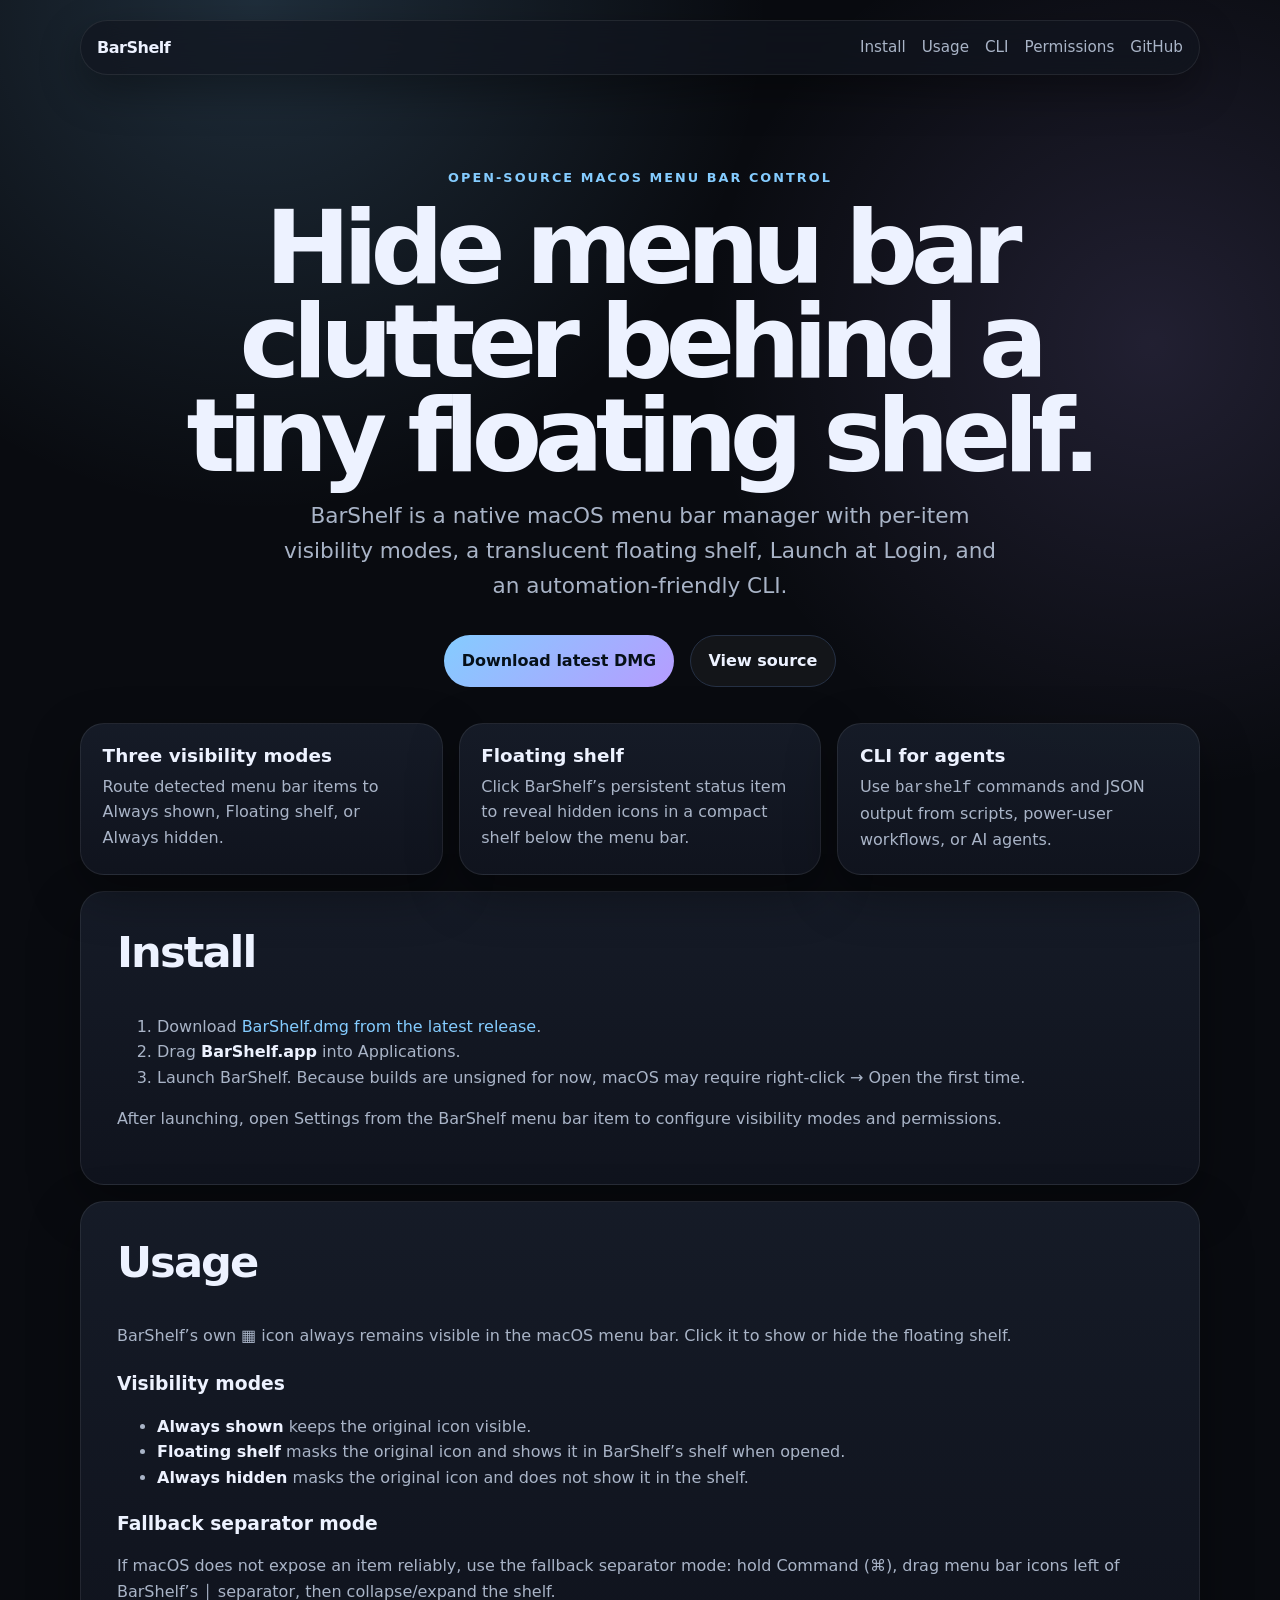
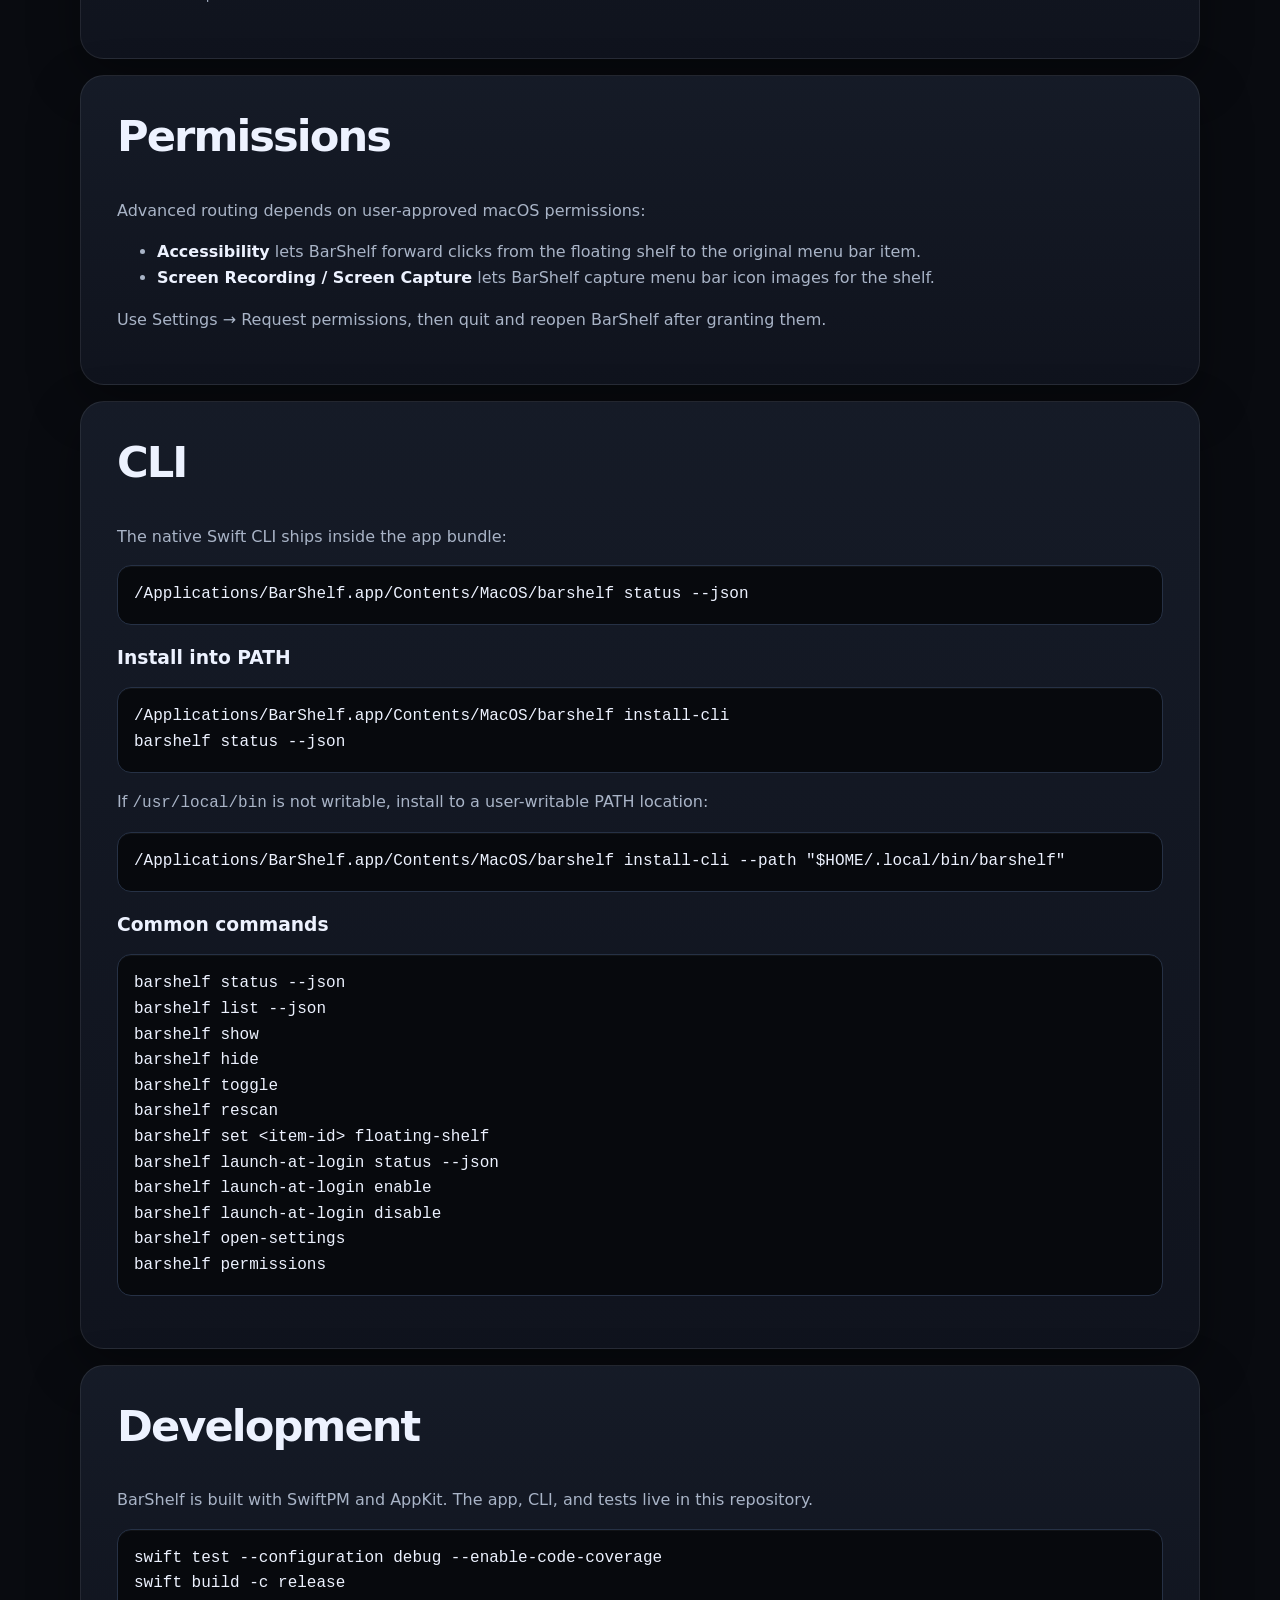
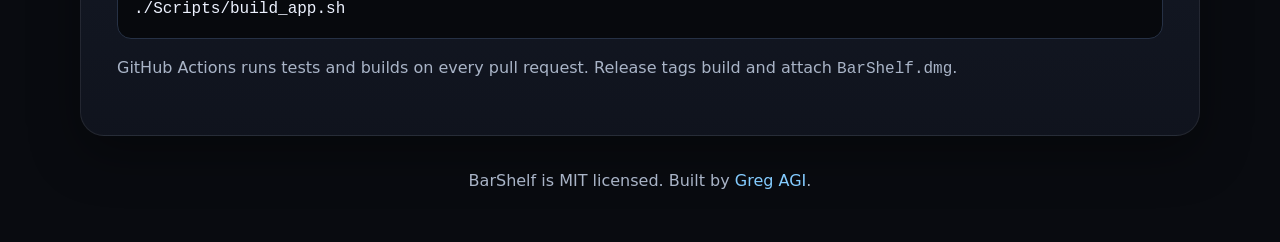
==== docs/index.html @ ca7c7863 "Add GitHub Pages documentation site" ====
<!doctype html>
<html lang="en">
<head>
  <meta charset="utf-8">
  <meta name="viewport" content="width=device-width, initial-scale=1">
  <title>BarShelf Docs</title>
  <meta name="description" content="Documentation for BarShelf, an open-source macOS menu bar manager with a floating shelf and CLI.">
  <link rel="stylesheet" href="assets/styles.css">
</head>
<body>
  <header class="hero">
    <nav class="nav" aria-label="Primary navigation">
      <a class="brand" href="./">BarShelf</a>
      <div class="links">
        <a href="#install">Install</a>
        <a href="#usage">Usage</a>
        <a href="#cli">CLI</a>
        <a href="#permissions">Permissions</a>
        <a href="https://github.com/gregagi/barshelf">GitHub</a>
      </div>
    </nav>
    <section class="hero-content">
      <p class="eyebrow">Open-source macOS menu bar control</p>
      <h1>Hide menu bar clutter behind a tiny floating shelf.</h1>
      <p class="lede">BarShelf is a native macOS menu bar manager with per-item visibility modes, a translucent floating shelf, Launch at Login, and an automation-friendly CLI.</p>
      <div class="actions">
        <a class="button primary" href="https://github.com/gregagi/barshelf/releases/latest">Download latest DMG</a>
        <a class="button secondary" href="https://github.com/gregagi/barshelf">View source</a>
      </div>
    </section>
  </header>

  <main>
    <section class="cards" aria-label="Highlights">
      <article>
        <h2>Three visibility modes</h2>
        <p>Route detected menu bar items to Always shown, Floating shelf, or Always hidden.</p>
      </article>
      <article>
        <h2>Floating shelf</h2>
        <p>Click BarShelf’s persistent status item to reveal hidden icons in a compact shelf below the menu bar.</p>
      </article>
      <article>
        <h2>CLI for agents</h2>
        <p>Use <code>barshelf</code> commands and JSON output from scripts, power-user workflows, or AI agents.</p>
      </article>
    </section>

    <section id="install" class="section">
      <h2>Install</h2>
      <ol>
        <li>Download <a href="https://github.com/gregagi/barshelf/releases/latest">BarShelf.dmg from the latest release</a>.</li>
        <li>Drag <strong>BarShelf.app</strong> into Applications.</li>
        <li>Launch BarShelf. Because builds are unsigned for now, macOS may require right-click → Open the first time.</li>
      </ol>
      <p>After launching, open Settings from the BarShelf menu bar item to configure visibility modes and permissions.</p>
    </section>

    <section id="usage" class="section">
      <h2>Usage</h2>
      <p>BarShelf’s own <code>▦</code> icon always remains visible in the macOS menu bar. Click it to show or hide the floating shelf.</p>
      <h3>Visibility modes</h3>
      <ul>
        <li><strong>Always shown</strong> keeps the original icon visible.</li>
        <li><strong>Floating shelf</strong> masks the original icon and shows it in BarShelf’s shelf when opened.</li>
        <li><strong>Always hidden</strong> masks the original icon and does not show it in the shelf.</li>
      </ul>
      <h3>Fallback separator mode</h3>
      <p>If macOS does not expose an item reliably, use the fallback separator mode: hold Command (⌘), drag menu bar icons left of BarShelf’s <code>│</code> separator, then collapse/expand the shelf.</p>
    </section>

    <section id="permissions" class="section">
      <h2>Permissions</h2>
      <p>Advanced routing depends on user-approved macOS permissions:</p>
      <ul>
        <li><strong>Accessibility</strong> lets BarShelf forward clicks from the floating shelf to the original menu bar item.</li>
        <li><strong>Screen Recording / Screen Capture</strong> lets BarShelf capture menu bar icon images for the shelf.</li>
      </ul>
      <p>Use Settings → Request permissions, then quit and reopen BarShelf after granting them.</p>
    </section>

    <section id="cli" class="section">
      <h2>CLI</h2>
      <p>The native Swift CLI ships inside the app bundle:</p>
      <pre><code>/Applications/BarShelf.app/Contents/MacOS/barshelf status --json</code></pre>
      <h3>Install into PATH</h3>
      <pre><code>/Applications/BarShelf.app/Contents/MacOS/barshelf install-cli
barshelf status --json</code></pre>
      <p>If <code>/usr/local/bin</code> is not writable, install to a user-writable PATH location:</p>
      <pre><code>/Applications/BarShelf.app/Contents/MacOS/barshelf install-cli --path "$HOME/.local/bin/barshelf"</code></pre>
      <h3>Common commands</h3>
      <pre><code>barshelf status --json
barshelf list --json
barshelf show
barshelf hide
barshelf toggle
barshelf rescan
barshelf set &lt;item-id&gt; floating-shelf
barshelf launch-at-login status --json
barshelf launch-at-login enable
barshelf launch-at-login disable
barshelf open-settings
barshelf permissions</code></pre>
    </section>

    <section id="development" class="section">
      <h2>Development</h2>
      <p>BarShelf is built with SwiftPM and AppKit. The app, CLI, and tests live in this repository.</p>
      <pre><code>swift test --configuration debug --enable-code-coverage
swift build -c release
./Scripts/build_app.sh</code></pre>
      <p>GitHub Actions runs tests and builds on every pull request. Release tags build and attach <code>BarShelf.dmg</code>.</p>
    </section>
  </main>

  <footer>
    <p>BarShelf is MIT licensed. Built by <a href="https://github.com/gregagi">Greg AGI</a>.</p>
  </footer>
</body>
</html>
---- docs/assets/styles.css ----
:root {
  color-scheme: dark;
  --bg: #090b10;
  --panel: #11151f;
  --panel-2: #171d29;
  --text: #edf2ff;
  --muted: #a9b4c7;
  --line: #263145;
  --accent: #84ccff;
  --accent-2: #b69cff;
  --shadow: rgba(0, 0, 0, 0.35);
}

* { box-sizing: border-box; }

html { scroll-behavior: smooth; }

body {
  margin: 0;
  font-family: Inter, ui-sans-serif, system-ui, -apple-system, BlinkMacSystemFont, "Segoe UI", sans-serif;
  background:
    radial-gradient(circle at 20% 0%, rgba(132, 204, 255, 0.18), transparent 32rem),
    radial-gradient(circle at 90% 10%, rgba(182, 156, 255, 0.14), transparent 28rem),
    var(--bg);
  color: var(--text);
  line-height: 1.6;
}

a { color: var(--accent); text-decoration: none; }
a:hover { text-decoration: underline; }

code, pre {
  font-family: ui-monospace, SFMono-Regular, Menlo, Monaco, Consolas, "Liberation Mono", monospace;
}

pre {
  overflow-x: auto;
  padding: 1rem;
  border: 1px solid var(--line);
  border-radius: 14px;
  background: #07090d;
  box-shadow: inset 0 1px 0 rgba(255, 255, 255, 0.04);
}

.hero {
  min-height: 78vh;
  padding: 1.25rem;
  display: flex;
  flex-direction: column;
}

.nav {
  width: min(1120px, 100%);
  margin: 0 auto;
  display: flex;
  justify-content: space-between;
  align-items: center;
  gap: 1rem;
  padding: 0.85rem 1rem;
  border: 1px solid rgba(255, 255, 255, 0.08);
  border-radius: 999px;
  background: rgba(17, 21, 31, 0.72);
  backdrop-filter: blur(20px);
  box-shadow: 0 16px 40px var(--shadow);
}

.brand {
  color: var(--text);
  font-weight: 800;
  letter-spacing: -0.03em;
}

.links {
  display: flex;
  gap: 1rem;
  flex-wrap: wrap;
  justify-content: flex-end;
  font-size: 0.95rem;
}

.links a { color: var(--muted); }

.hero-content {
  width: min(980px, 100%);
  margin: auto;
  padding: 5rem 0 4rem;
  text-align: center;
}

.eyebrow {
  color: var(--accent);
  text-transform: uppercase;
  letter-spacing: 0.16em;
  font-size: 0.8rem;
  font-weight: 700;
}

h1 {
  margin: 0.5rem 0 1rem;
  font-size: clamp(3rem, 8vw, 6.5rem);
  line-height: 0.92;
  letter-spacing: -0.075em;
}

.lede {
  margin: 0 auto;
  max-width: 720px;
  color: var(--muted);
  font-size: clamp(1.1rem, 2vw, 1.35rem);
}

.actions {
  margin-top: 2rem;
  display: flex;
  justify-content: center;
  gap: 1rem;
  flex-wrap: wrap;
}

.button {
  display: inline-flex;
  align-items: center;
  justify-content: center;
  min-height: 46px;
  padding: 0.75rem 1.1rem;
  border-radius: 999px;
  font-weight: 700;
  border: 1px solid var(--line);
}

.button.primary {
  background: linear-gradient(135deg, var(--accent), var(--accent-2));
  color: #061018;
  border: none;
}

.button.secondary {
  color: var(--text);
  background: rgba(255, 255, 255, 0.04);
}

main {
  width: min(1120px, calc(100% - 2rem));
  margin: 0 auto;
}

.cards {
  display: grid;
  grid-template-columns: repeat(3, minmax(0, 1fr));
  gap: 1rem;
  margin-top: -3rem;
}

.cards article, .section {
  border: 1px solid rgba(255, 255, 255, 0.08);
  background: linear-gradient(180deg, rgba(23, 29, 41, 0.92), rgba(17, 21, 31, 0.92));
  border-radius: 24px;
  box-shadow: 0 18px 50px var(--shadow);
}

.cards article { padding: 1.35rem; }

.cards h2, .section h2, .section h3 { line-height: 1.15; }
.cards h2 { margin: 0 0 0.45rem; font-size: 1.15rem; }
.cards p { margin: 0; color: var(--muted); }

.section {
  margin: 1rem 0;
  padding: clamp(1.25rem, 4vw, 2.25rem);
}

.section h2 {
  margin-top: 0;
  font-size: clamp(1.8rem, 4vw, 2.7rem);
  letter-spacing: -0.045em;
}

.section h3 { margin-top: 1.4rem; }
.section p, .section li { color: var(--muted); }
.section strong { color: var(--text); }

footer {
  width: min(1120px, calc(100% - 2rem));
  margin: 2rem auto 3rem;
  color: var(--muted);
  text-align: center;
}

@media (max-width: 760px) {
  .nav { align-items: flex-start; border-radius: 24px; flex-direction: column; }
  .links { justify-content: flex-start; }
  .hero-content { text-align: left; }
  .actions { justify-content: flex-start; }
  .cards { grid-template-columns: 1fr; margin-top: 0; }
}
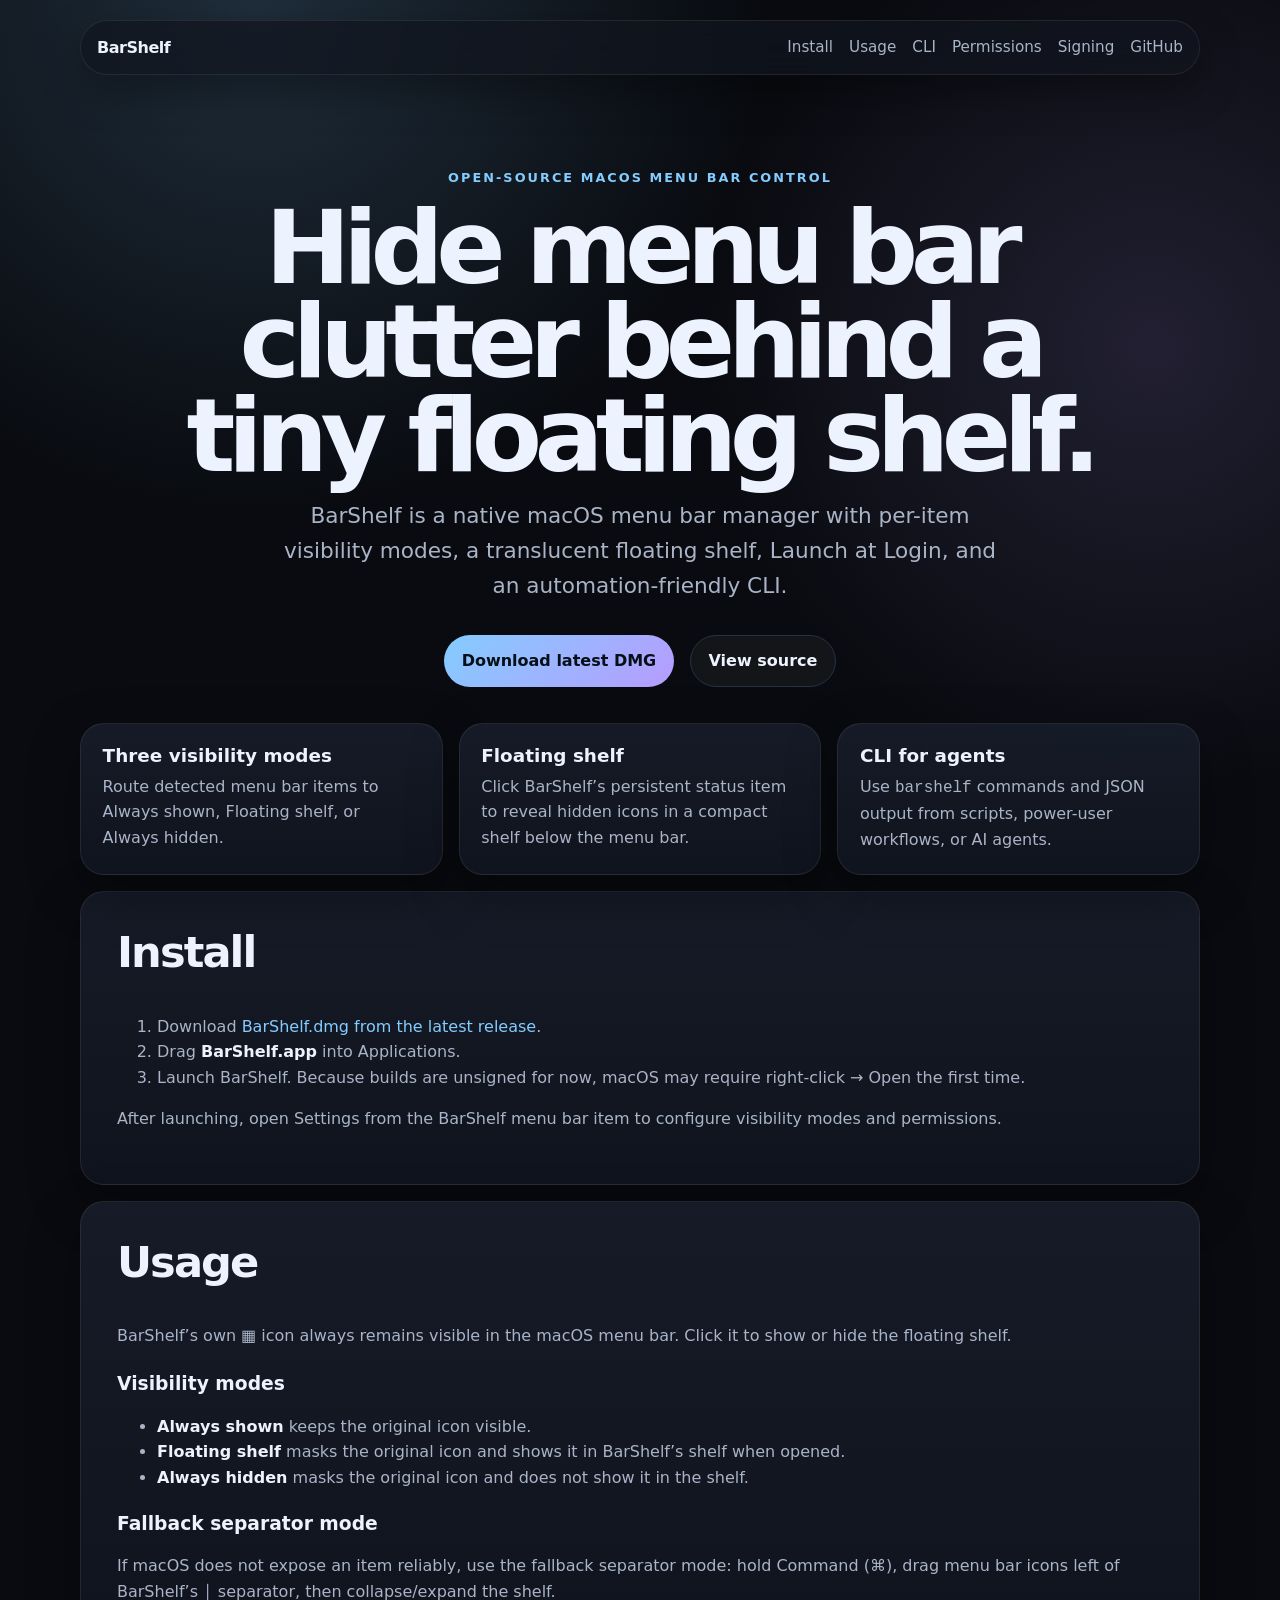
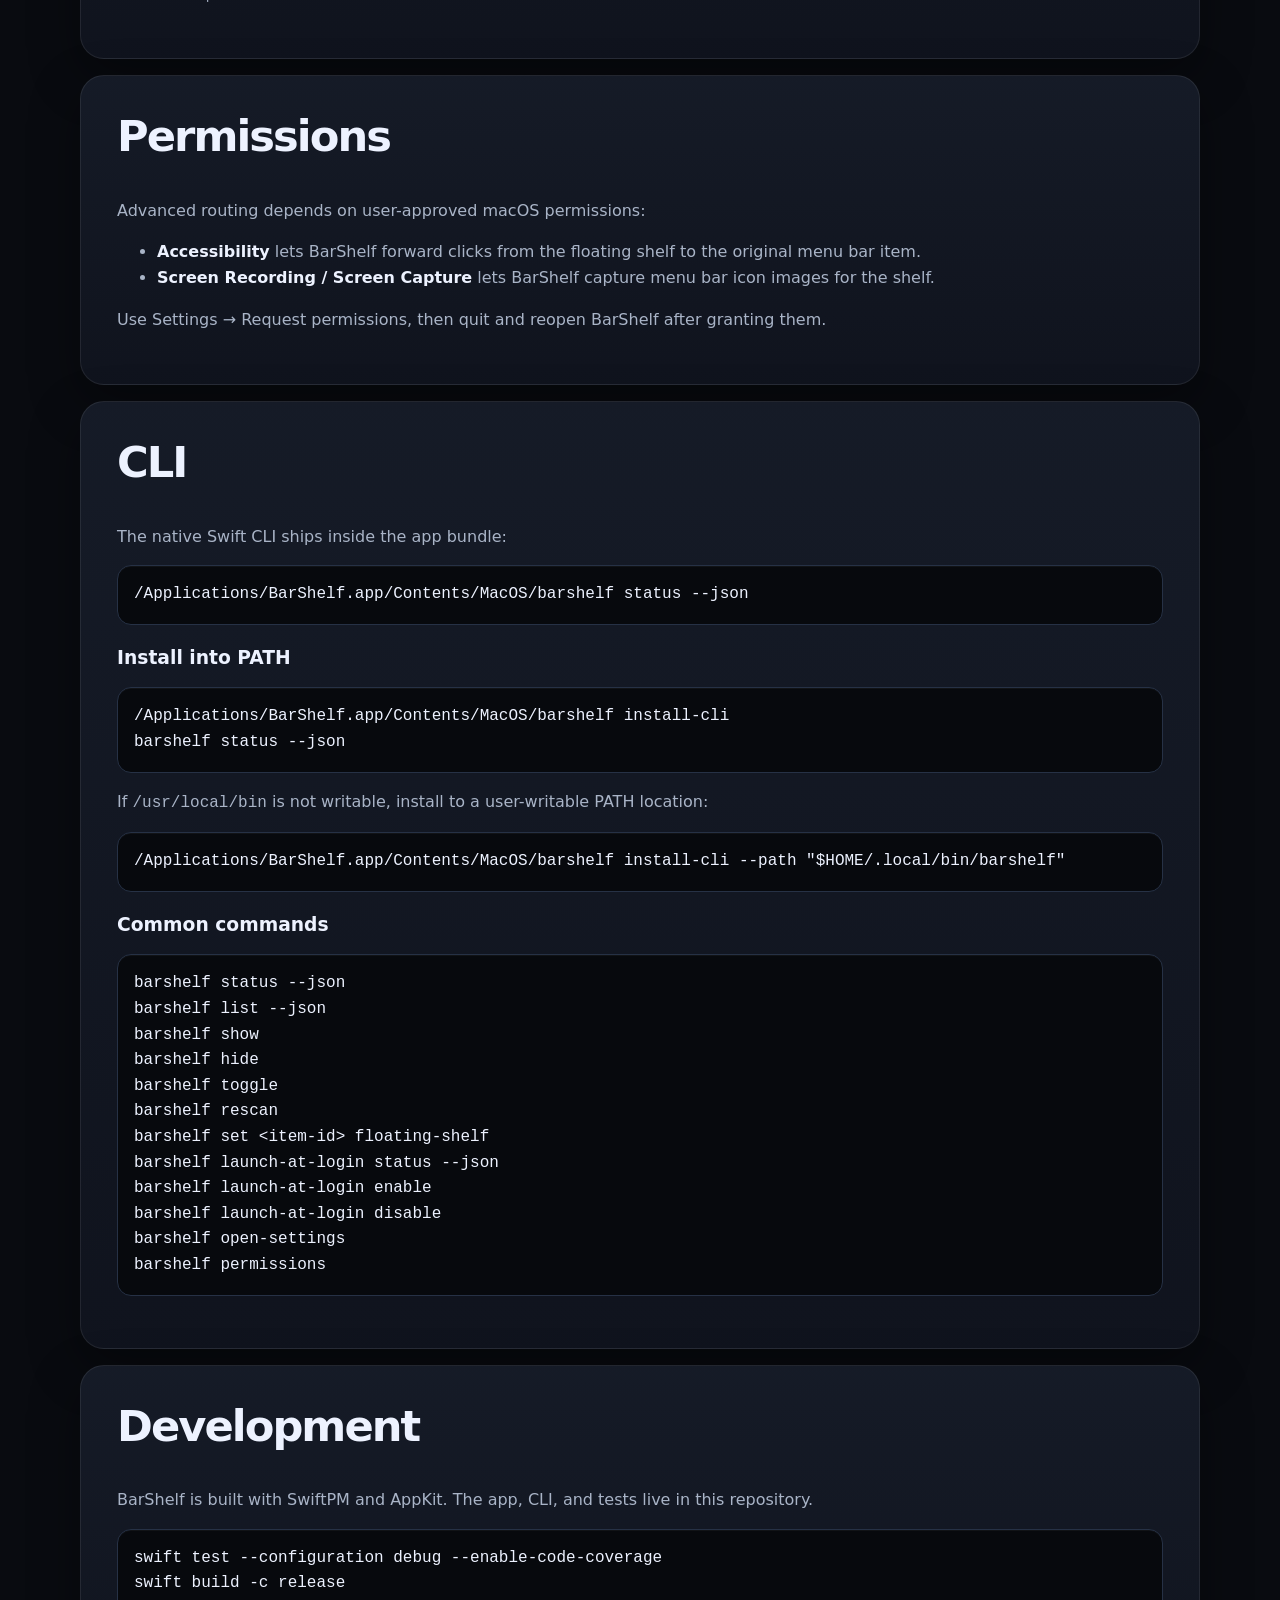
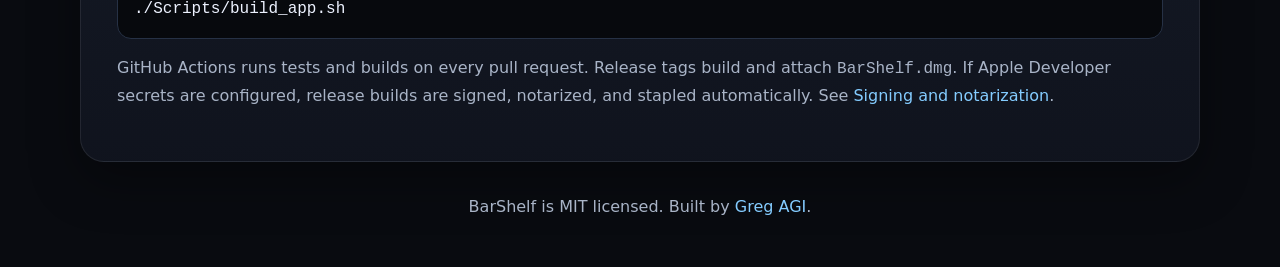
==== commit bfe9a4b7: "Add signing and notarization release support" ====
--- a/docs/index.html
+++ b/docs/index.html
@@ -16,6 +16,7 @@
         <a href="#usage">Usage</a>
         <a href="#cli">CLI</a>
         <a href="#permissions">Permissions</a>
+        <a href="signing-notarization.html">Signing</a>
         <a href="https://github.com/gregagi/barshelf">GitHub</a>
       </div>
     </nav>
@@ -109,7 +110,7 @@
       <pre><code>swift test --configuration debug --enable-code-coverage
 swift build -c release
 ./Scripts/build_app.sh</code></pre>
-      <p>GitHub Actions runs tests and builds on every pull request. Release tags build and attach <code>BarShelf.dmg</code>.</p>
+      <p>GitHub Actions runs tests and builds on every pull request. Release tags build and attach <code>BarShelf.dmg</code>. If Apple Developer secrets are configured, release builds are signed, notarized, and stapled automatically. See <a href="signing-notarization.html">Signing and notarization</a>.</p>
     </section>
   </main>
 
--- a/docs/assets/styles.css
+++ b/docs/assets/styles.css
@@ -193,3 +193,6 @@
   .actions { justify-content: flex-start; }
   .cards { grid-template-columns: 1fr; margin-top: 0; }
 }
+
+.small-hero { min-height: 46vh; }
+.small-hero h1 { font-size: clamp(2.6rem, 7vw, 5.2rem); }
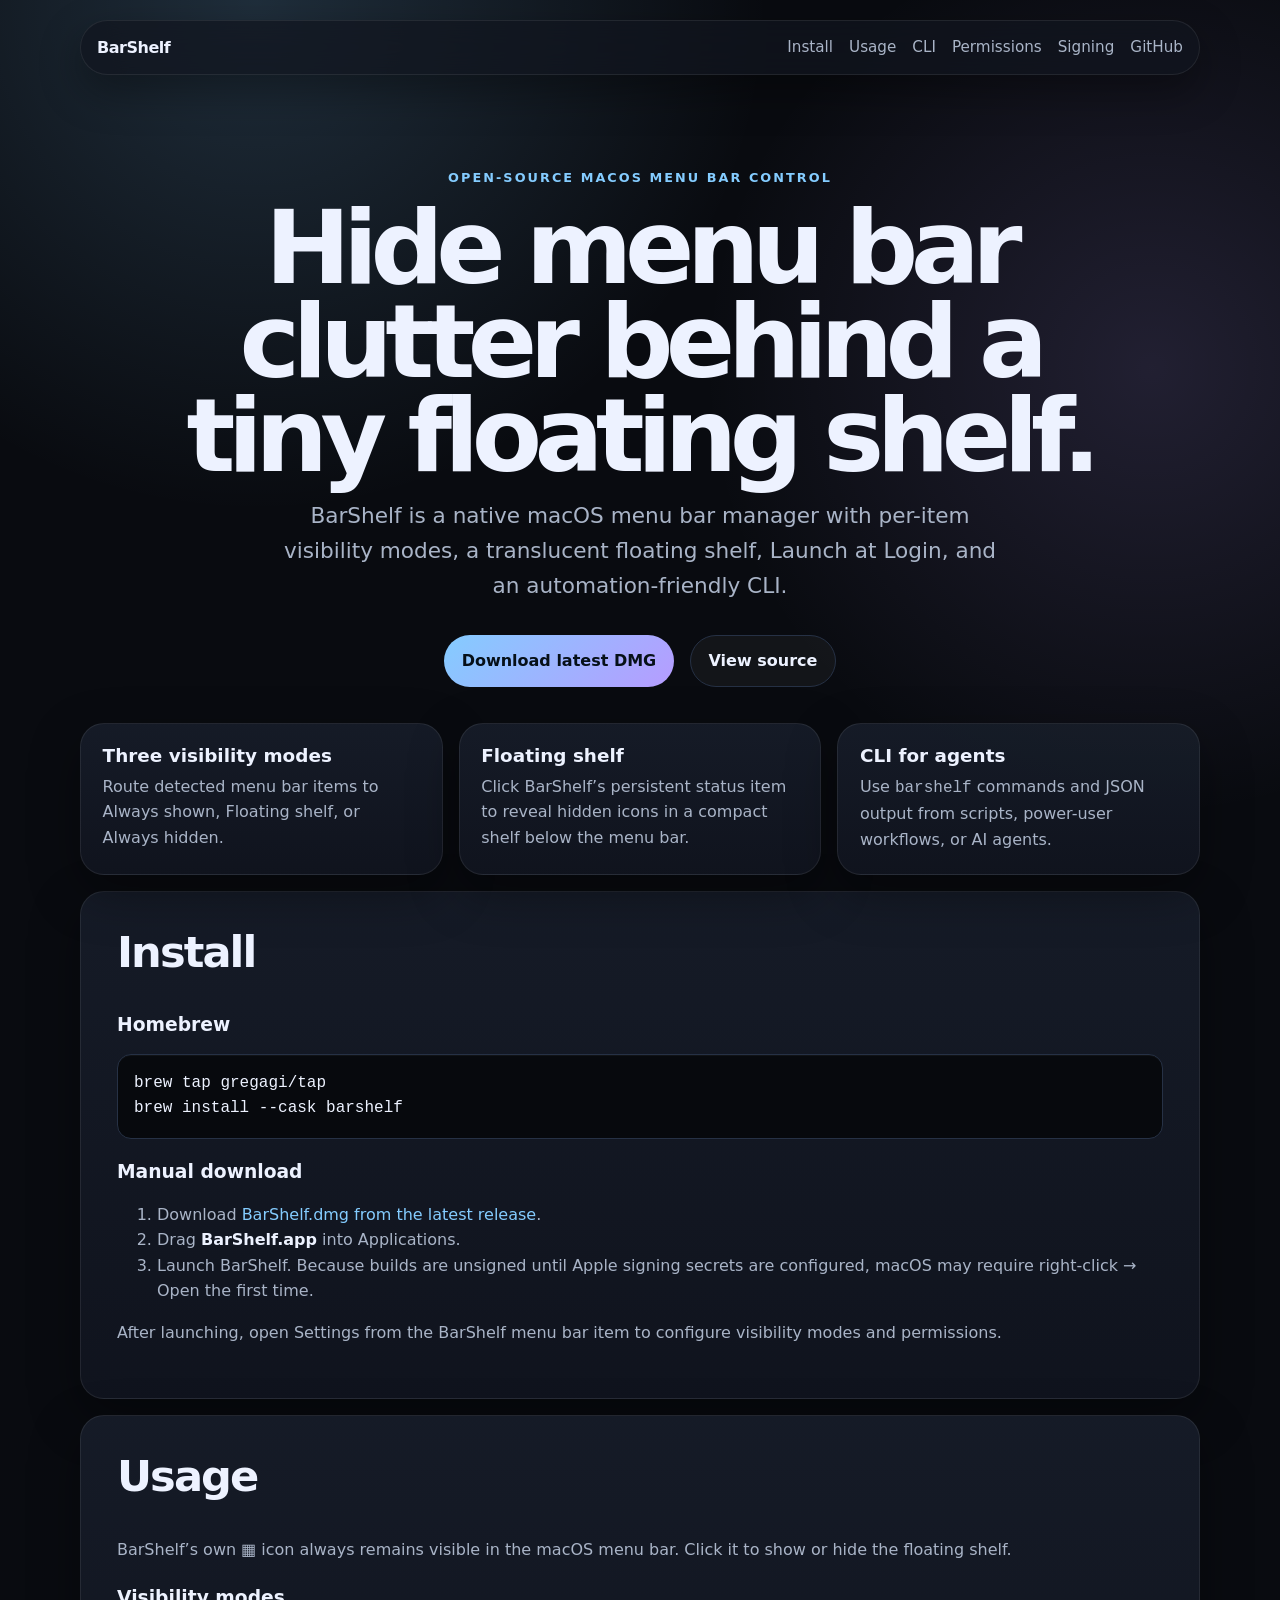
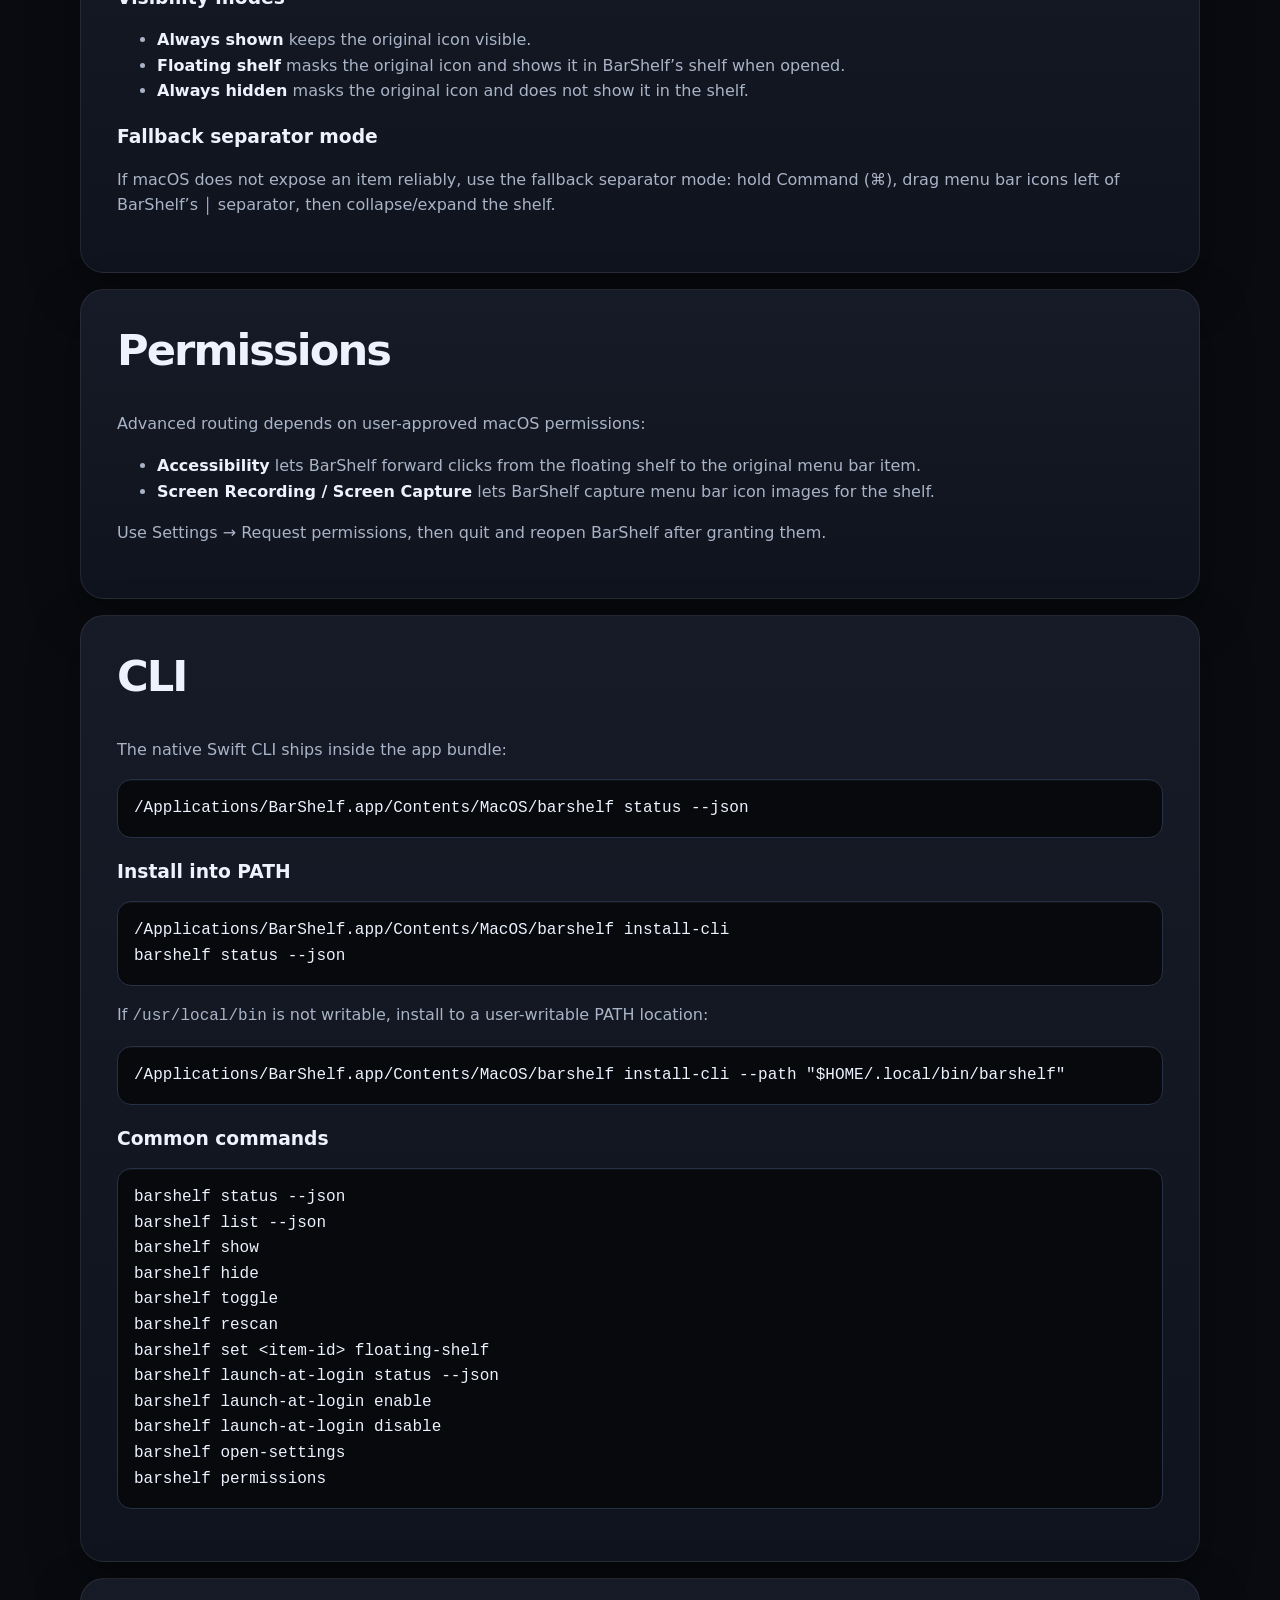
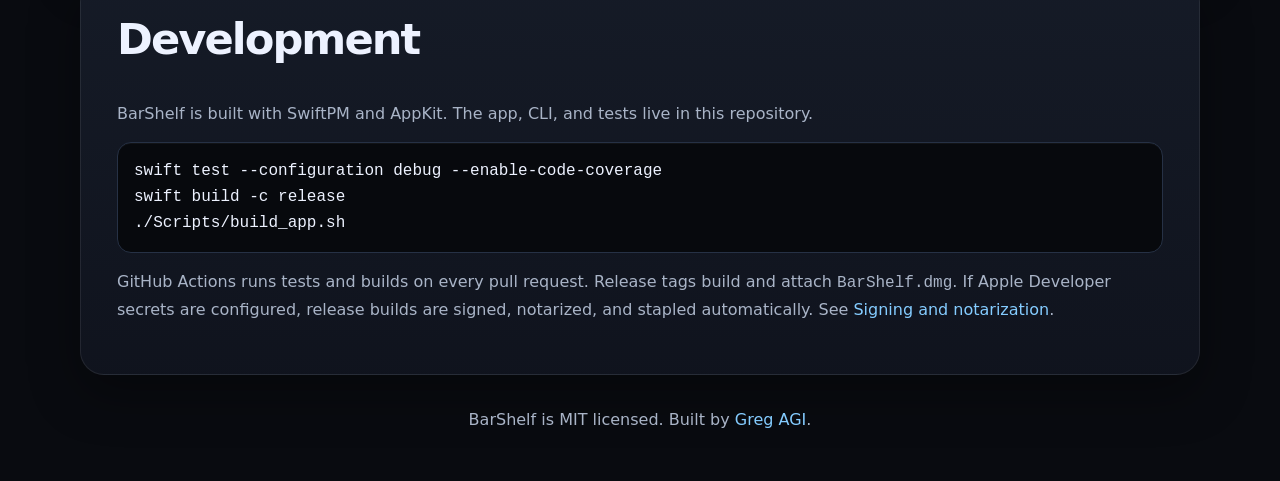
==== commit 28e37321: "Document Homebrew installation" ====
--- a/docs/index.html
+++ b/docs/index.html
@@ -49,10 +49,14 @@
 
     <section id="install" class="section">
       <h2>Install</h2>
+      <h3>Homebrew</h3>
+      <pre><code>brew tap gregagi/tap
+brew install --cask barshelf</code></pre>
+      <h3>Manual download</h3>
       <ol>
         <li>Download <a href="https://github.com/gregagi/barshelf/releases/latest">BarShelf.dmg from the latest release</a>.</li>
         <li>Drag <strong>BarShelf.app</strong> into Applications.</li>
-        <li>Launch BarShelf. Because builds are unsigned for now, macOS may require right-click → Open the first time.</li>
+        <li>Launch BarShelf. Because builds are unsigned until Apple signing secrets are configured, macOS may require right-click → Open the first time.</li>
       </ol>
       <p>After launching, open Settings from the BarShelf menu bar item to configure visibility modes and permissions.</p>
     </section>
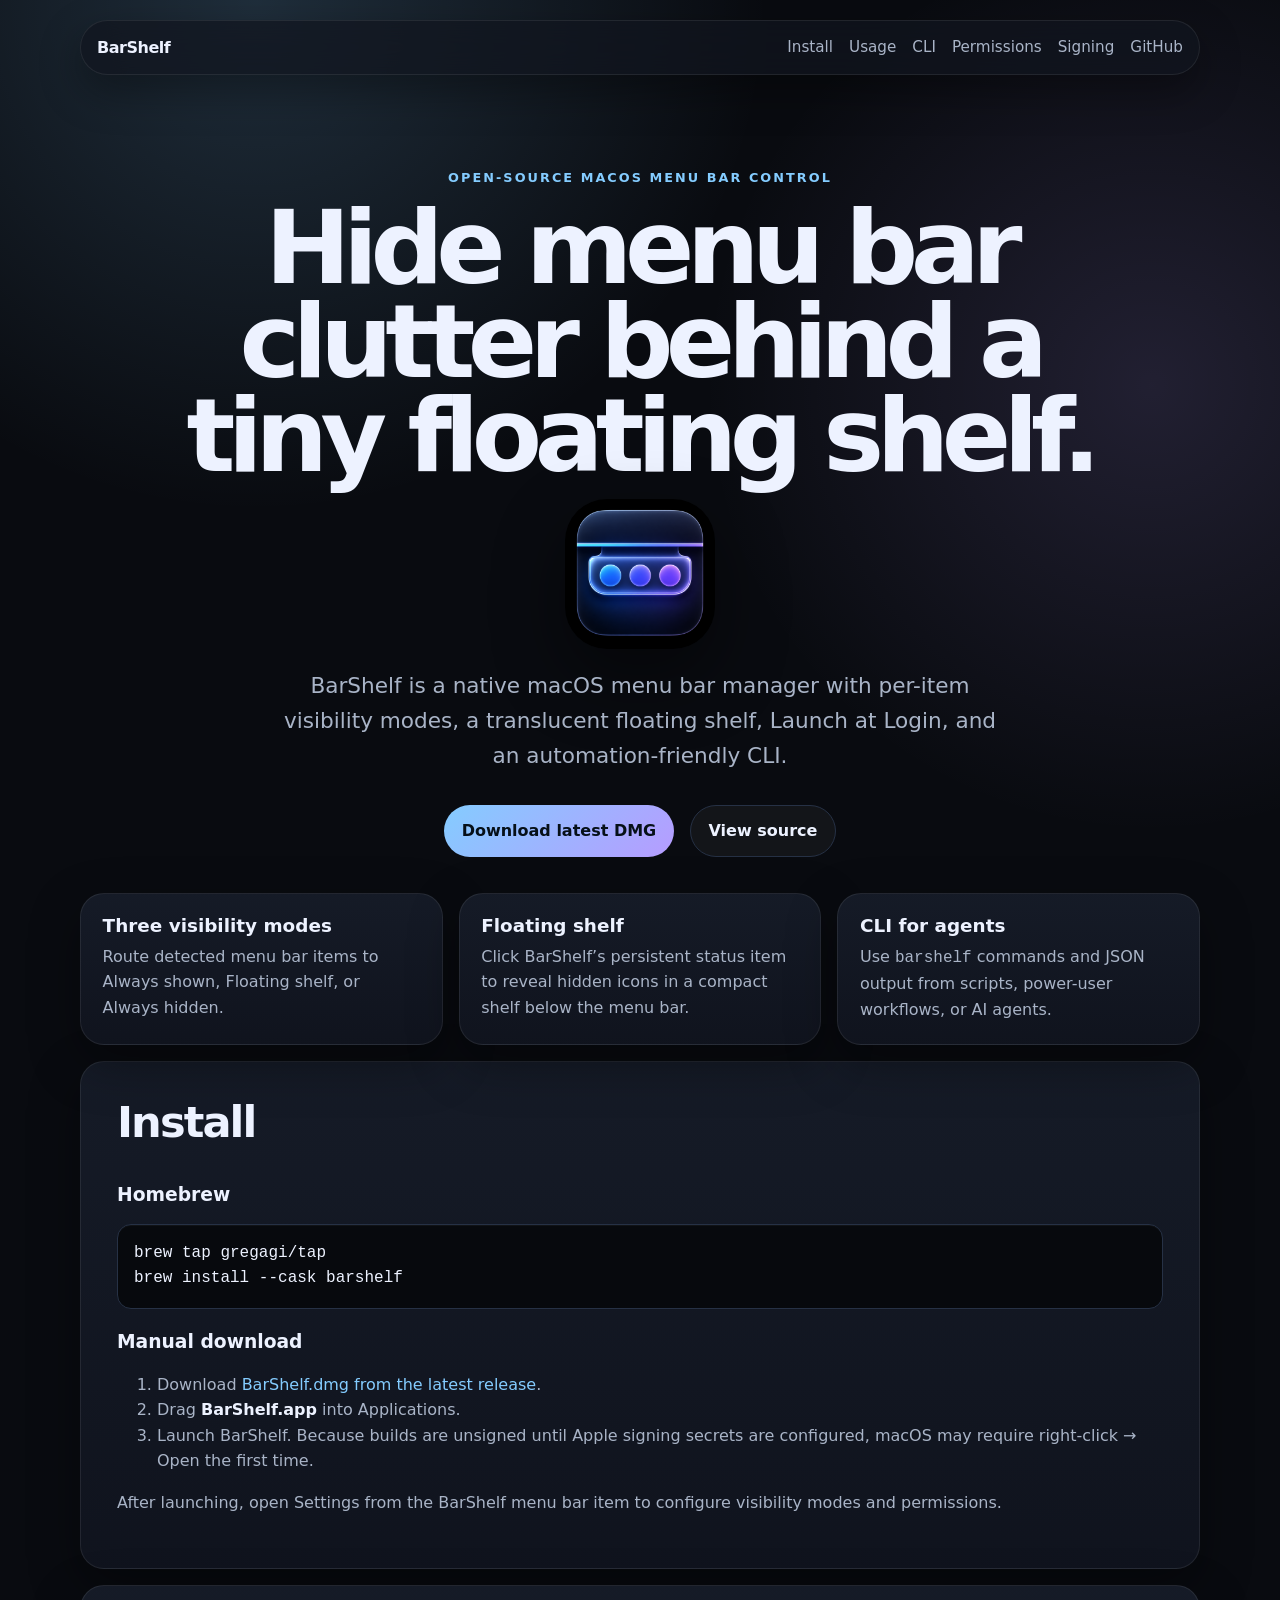
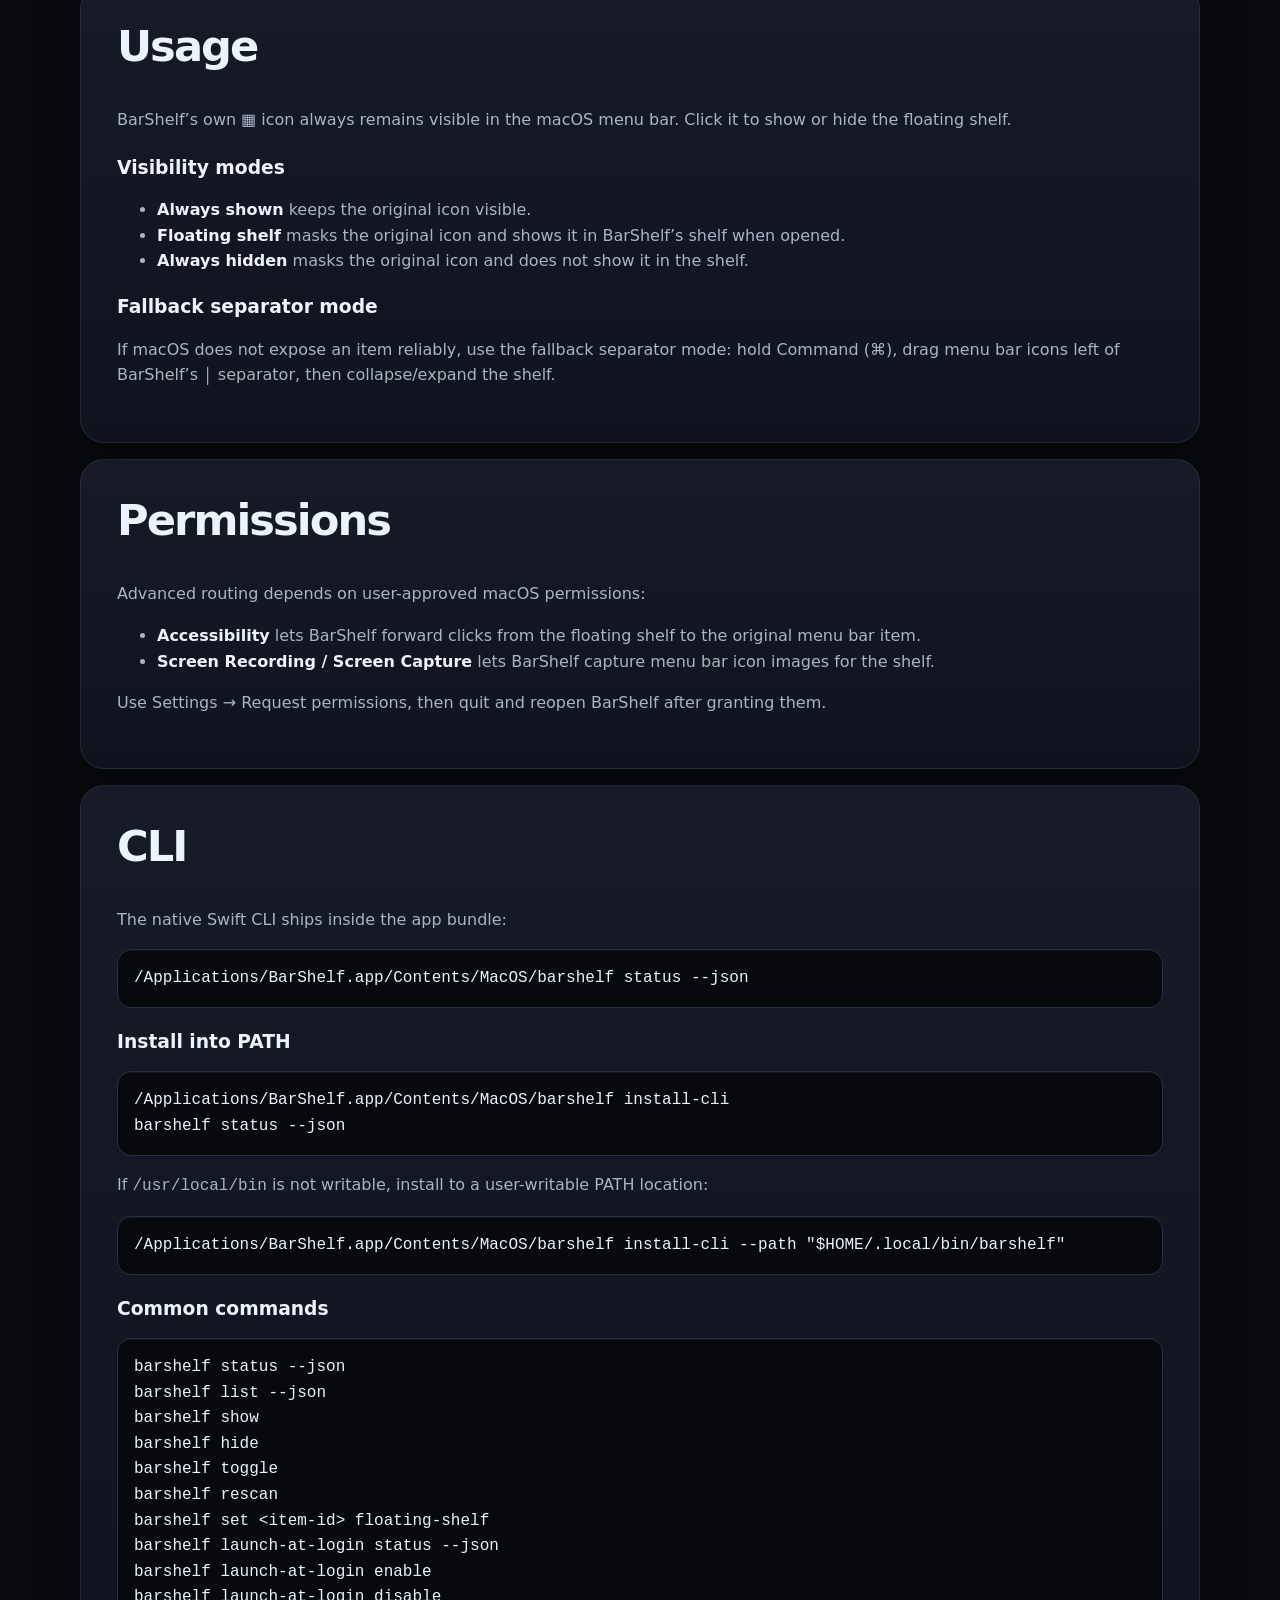
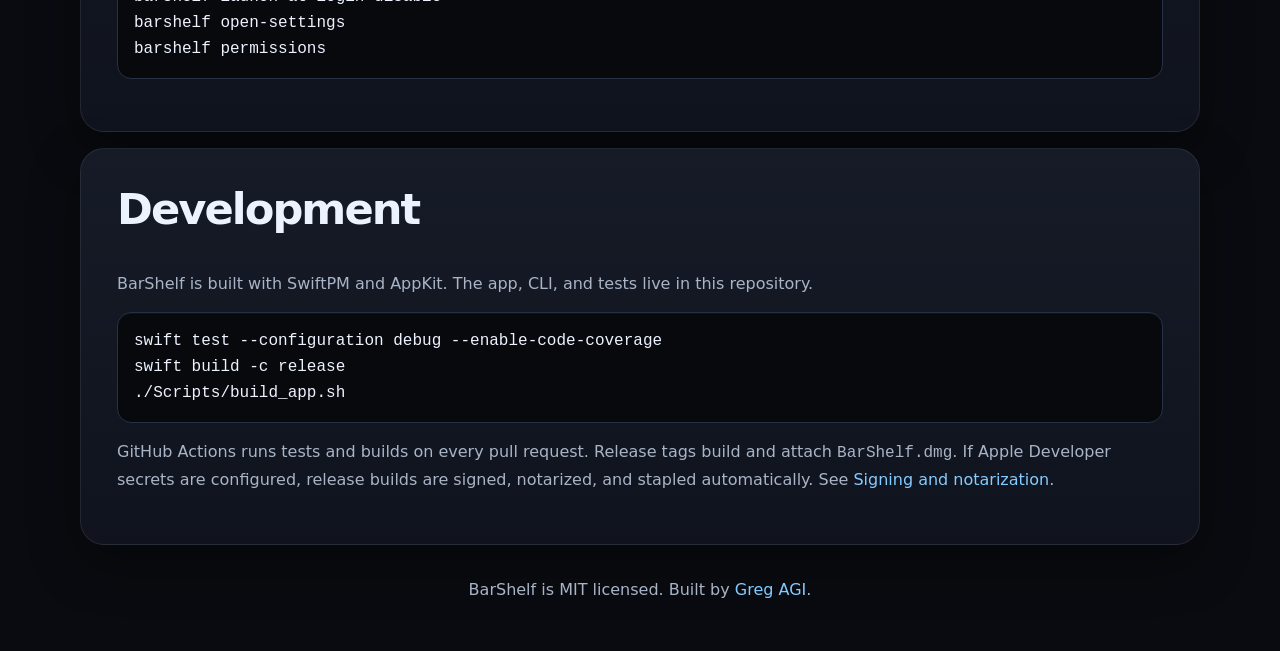
==== commit c745cd00: "Add BarShelf app icon" ====
--- a/docs/index.html
+++ b/docs/index.html
@@ -23,6 +23,7 @@
     <section class="hero-content">
       <p class="eyebrow">Open-source macOS menu bar control</p>
       <h1>Hide menu bar clutter behind a tiny floating shelf.</h1>
+      <div class="app-icon-wrap"><img class="app-icon" src="assets/app-icon.png" alt="BarShelf app icon"></div>
       <p class="lede">BarShelf is a native macOS menu bar manager with per-item visibility modes, a translucent floating shelf, Launch at Login, and an automation-friendly CLI.</p>
       <div class="actions">
         <a class="button primary" href="https://github.com/gregagi/barshelf/releases/latest">Download latest DMG</a>
--- a/docs/assets/styles.css
+++ b/docs/assets/styles.css
@@ -196,3 +196,20 @@
 
 .small-hero { min-height: 46vh; }
 .small-hero h1 { font-size: clamp(2.6rem, 7vw, 5.2rem); }
+
+.app-icon-wrap {
+  display: flex;
+  justify-content: center;
+  margin: 0 auto 1.25rem;
+}
+
+.app-icon {
+  width: clamp(96px, 16vw, 150px);
+  height: clamp(96px, 16vw, 150px);
+  border-radius: 28%;
+  box-shadow: 0 28px 70px rgba(0, 0, 0, 0.45);
+}
+
+@media (max-width: 760px) {
+  .app-icon-wrap { justify-content: flex-start; }
+}
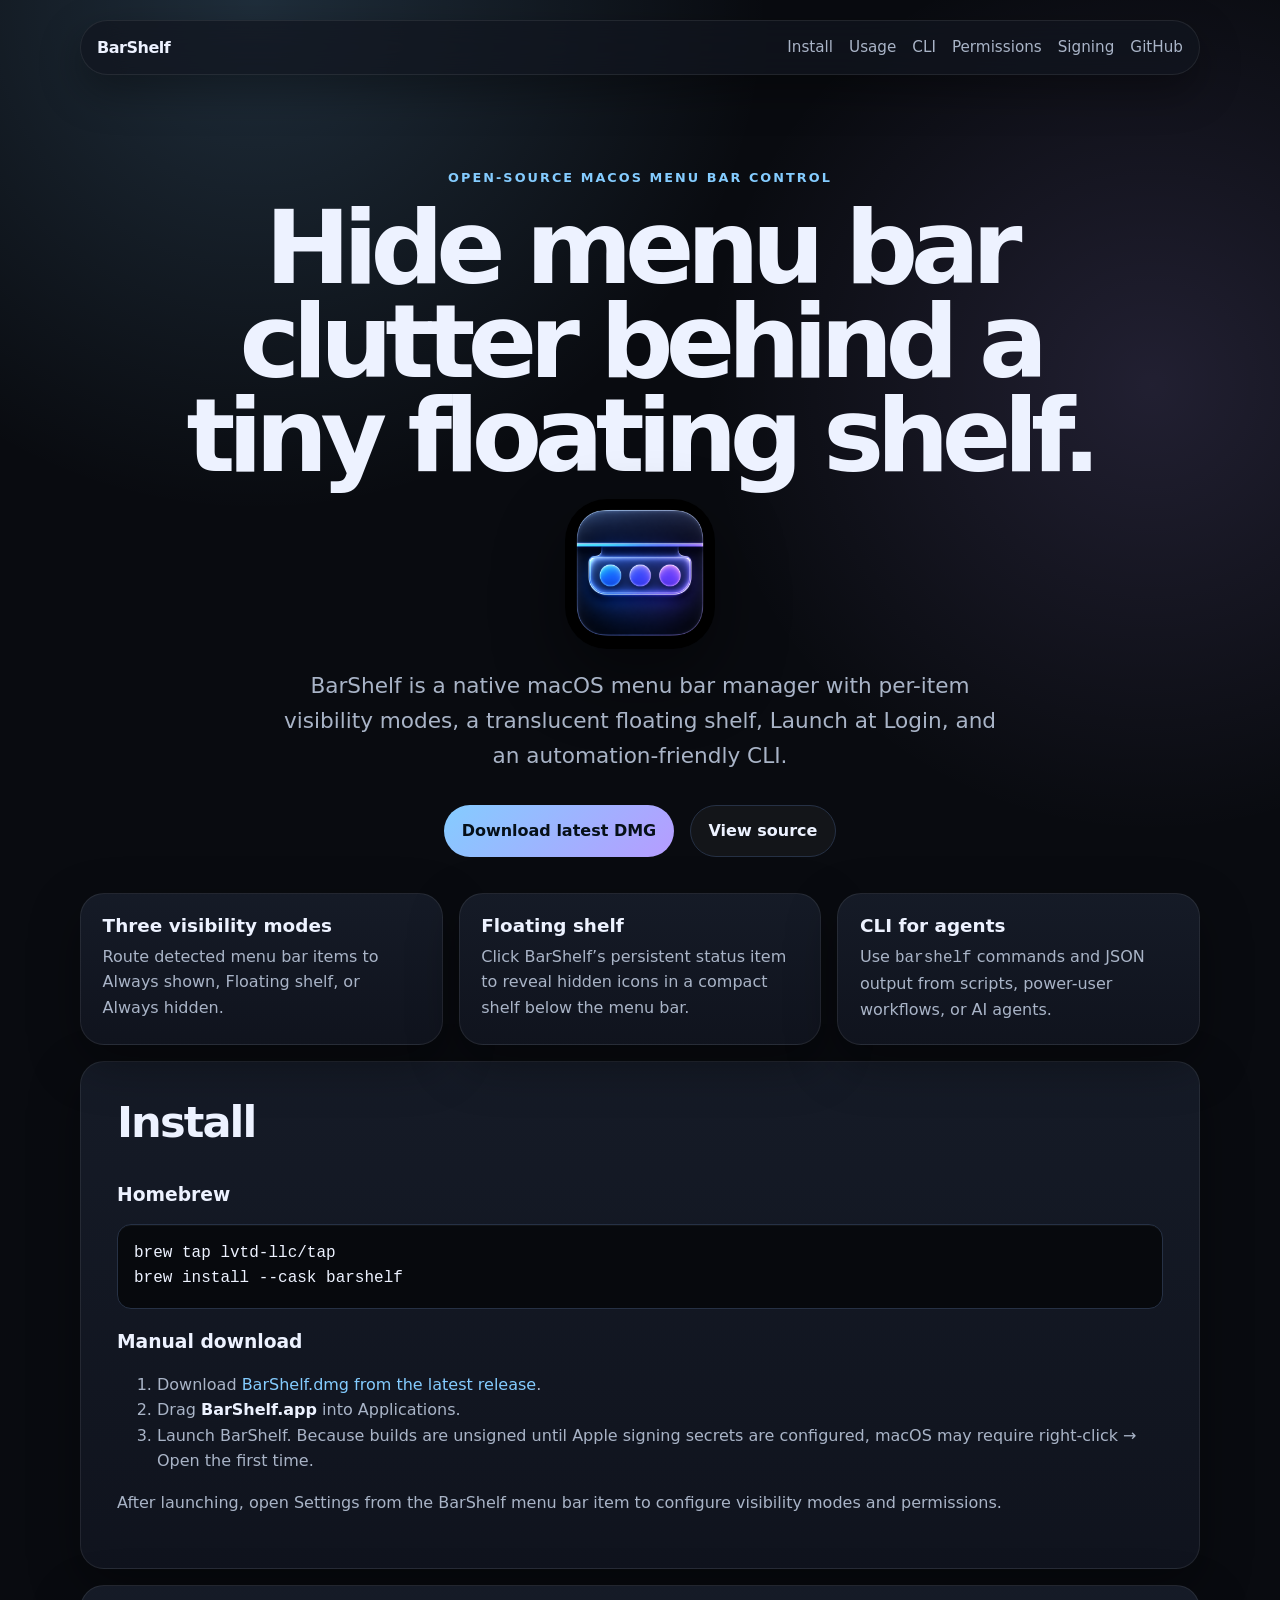
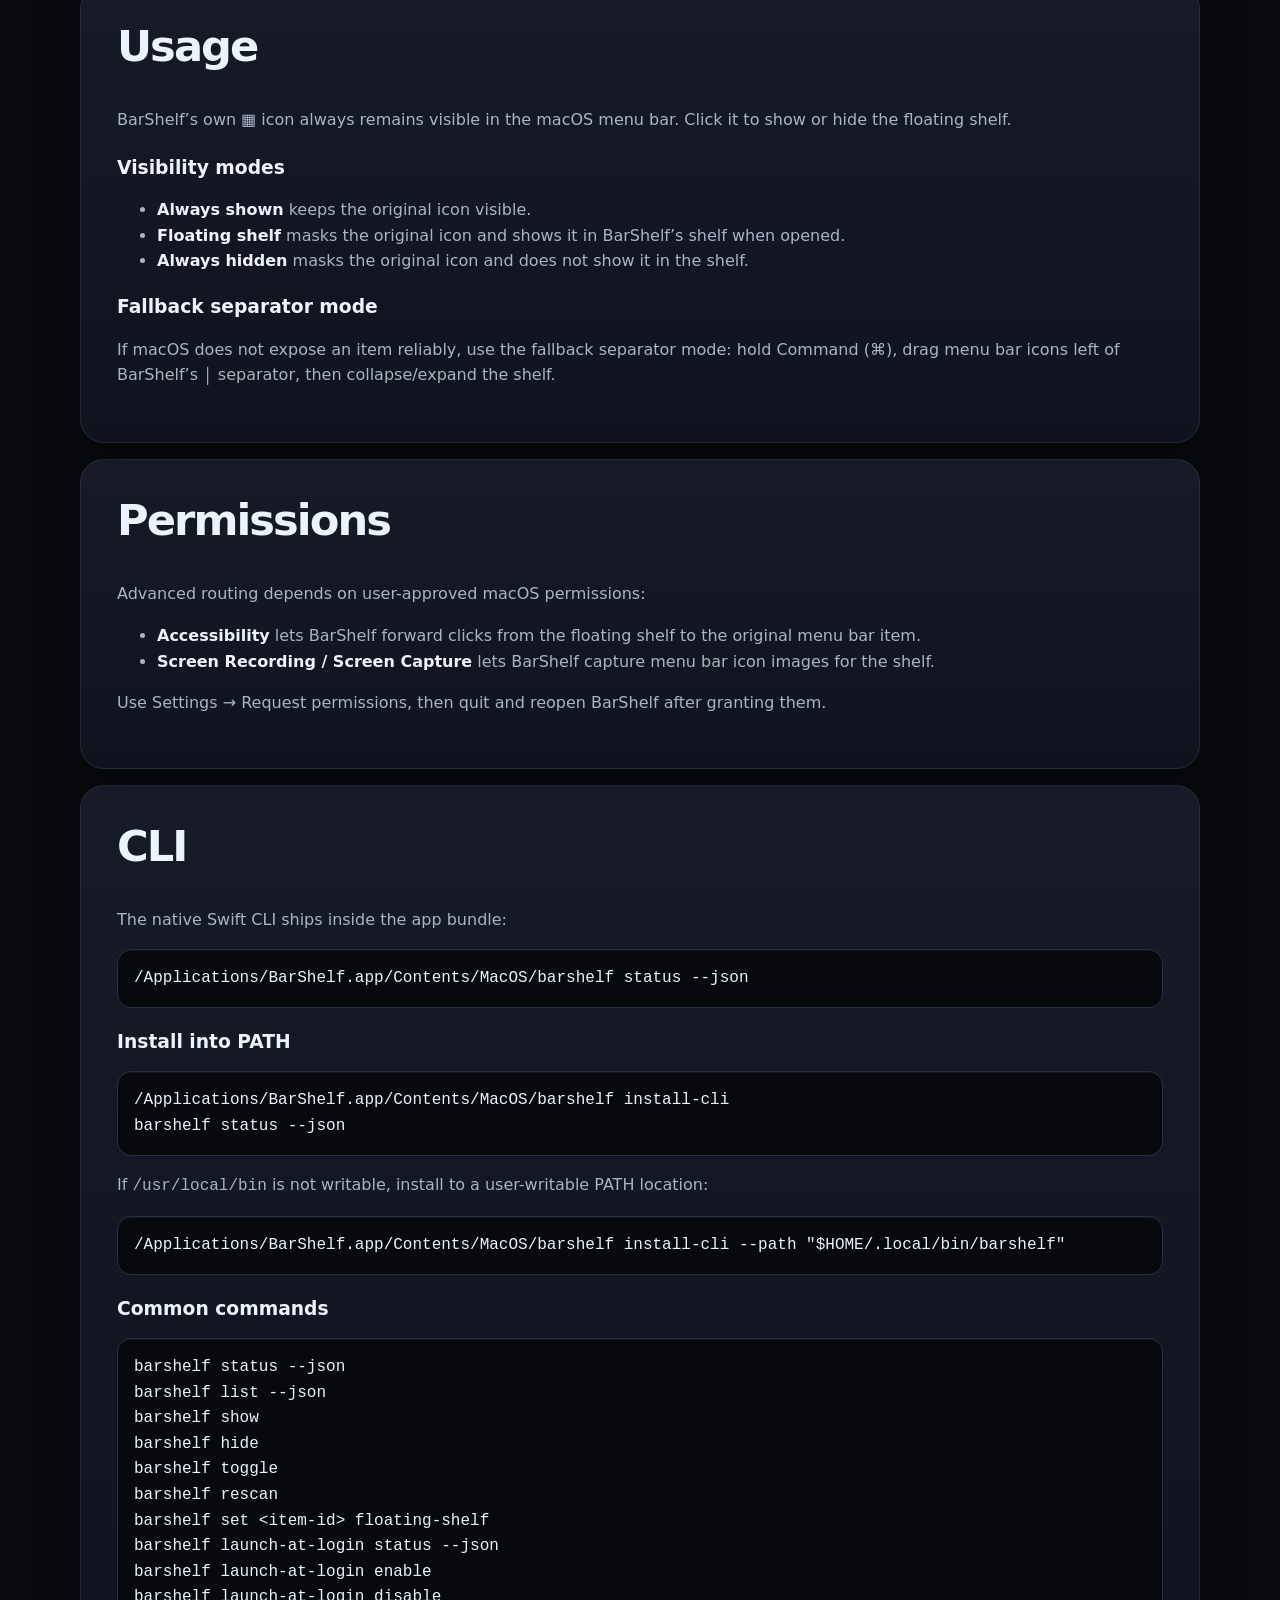
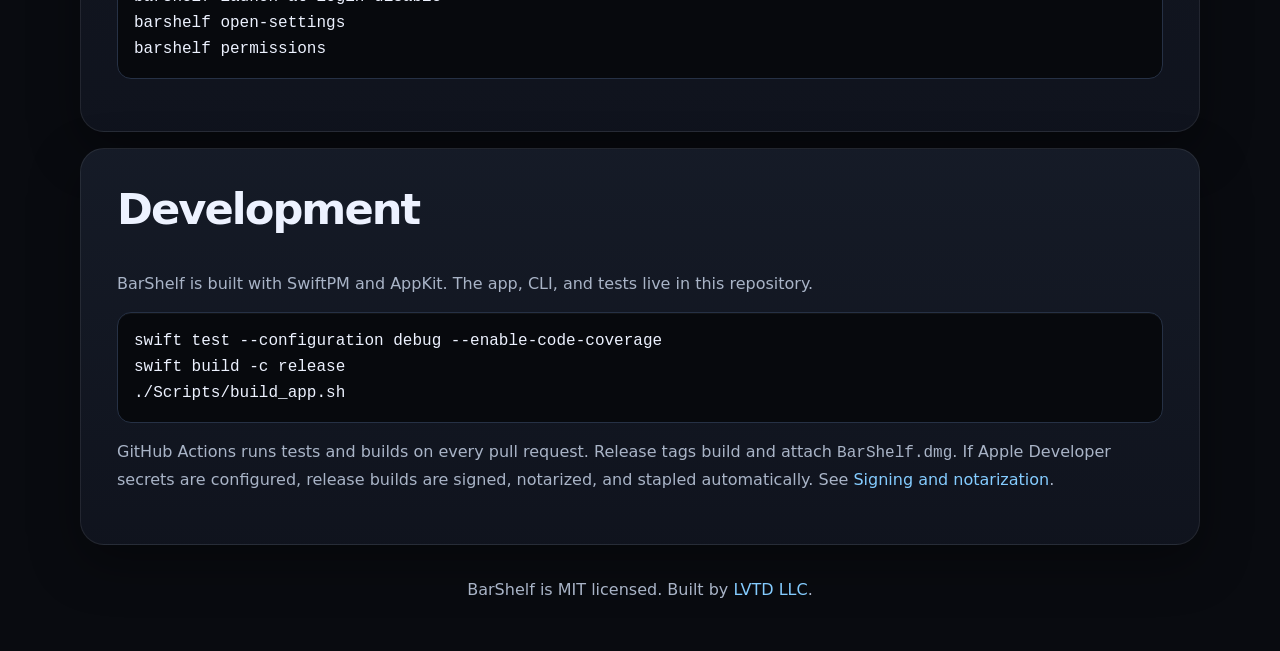
==== commit 1e4bbf09: "Update Homebrew tap reference for LVTD" ====
--- a/docs/index.html
+++ b/docs/index.html
@@ -17,7 +17,7 @@
         <a href="#cli">CLI</a>
         <a href="#permissions">Permissions</a>
         <a href="signing-notarization.html">Signing</a>
-        <a href="https://github.com/gregagi/barshelf">GitHub</a>
+        <a href="https://github.com/LVTD-LLC/barshelf">GitHub</a>
       </div>
     </nav>
     <section class="hero-content">
@@ -26,8 +26,8 @@
       <div class="app-icon-wrap"><img class="app-icon" src="assets/app-icon.png" alt="BarShelf app icon"></div>
       <p class="lede">BarShelf is a native macOS menu bar manager with per-item visibility modes, a translucent floating shelf, Launch at Login, and an automation-friendly CLI.</p>
       <div class="actions">
-        <a class="button primary" href="https://github.com/gregagi/barshelf/releases/latest">Download latest DMG</a>
-        <a class="button secondary" href="https://github.com/gregagi/barshelf">View source</a>
+        <a class="button primary" href="https://github.com/LVTD-LLC/barshelf/releases/latest">Download latest DMG</a>
+        <a class="button secondary" href="https://github.com/LVTD-LLC/barshelf">View source</a>
       </div>
     </section>
   </header>
@@ -51,11 +51,11 @@
     <section id="install" class="section">
       <h2>Install</h2>
       <h3>Homebrew</h3>
-      <pre><code>brew tap gregagi/tap
+      <pre><code>brew tap lvtd-llc/tap
 brew install --cask barshelf</code></pre>
       <h3>Manual download</h3>
       <ol>
-        <li>Download <a href="https://github.com/gregagi/barshelf/releases/latest">BarShelf.dmg from the latest release</a>.</li>
+        <li>Download <a href="https://github.com/LVTD-LLC/barshelf/releases/latest">BarShelf.dmg from the latest release</a>.</li>
         <li>Drag <strong>BarShelf.app</strong> into Applications.</li>
         <li>Launch BarShelf. Because builds are unsigned until Apple signing secrets are configured, macOS may require right-click → Open the first time.</li>
       </ol>
@@ -120,7 +120,7 @@
   </main>
 
   <footer>
-    <p>BarShelf is MIT licensed. Built by <a href="https://github.com/gregagi">Greg AGI</a>.</p>
+    <p>BarShelf is MIT licensed. Built by <a href="https://github.com/LVTD-LLC">LVTD LLC</a>.</p>
   </footer>
 </body>
 </html>
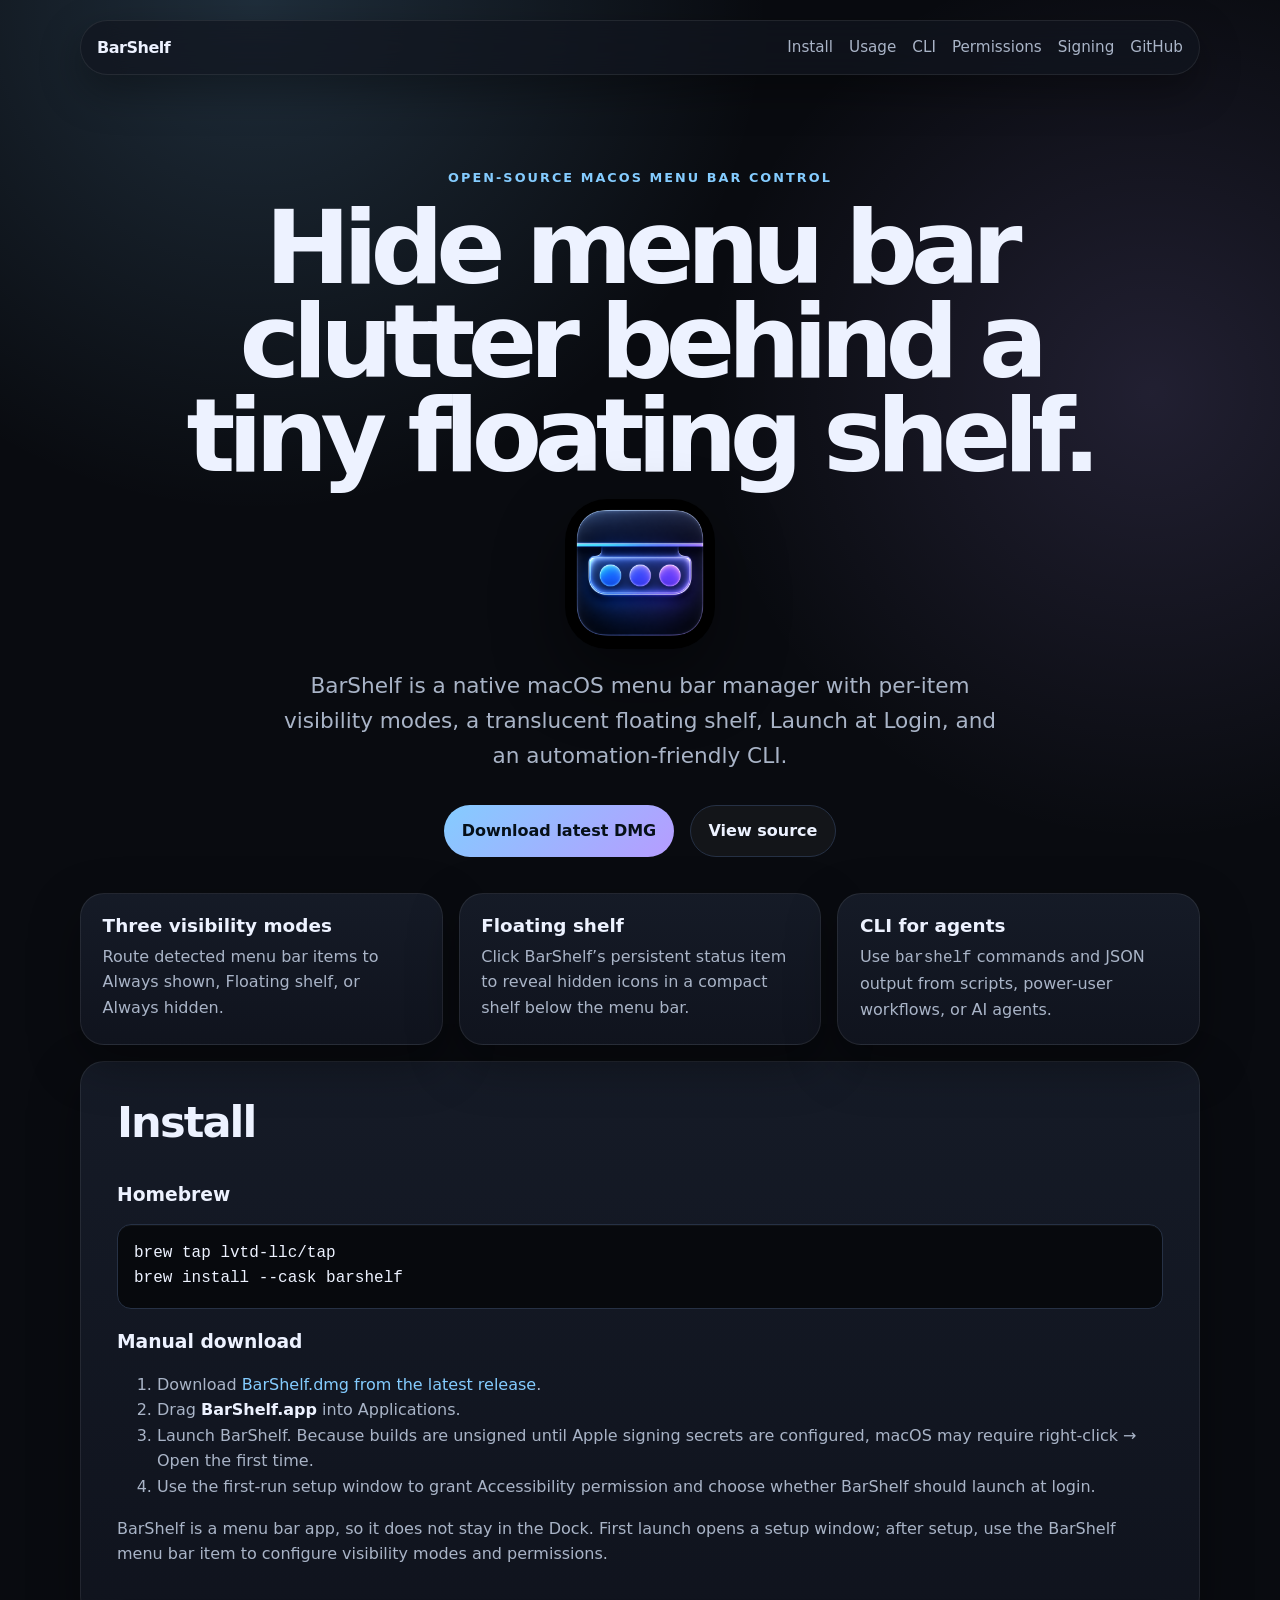
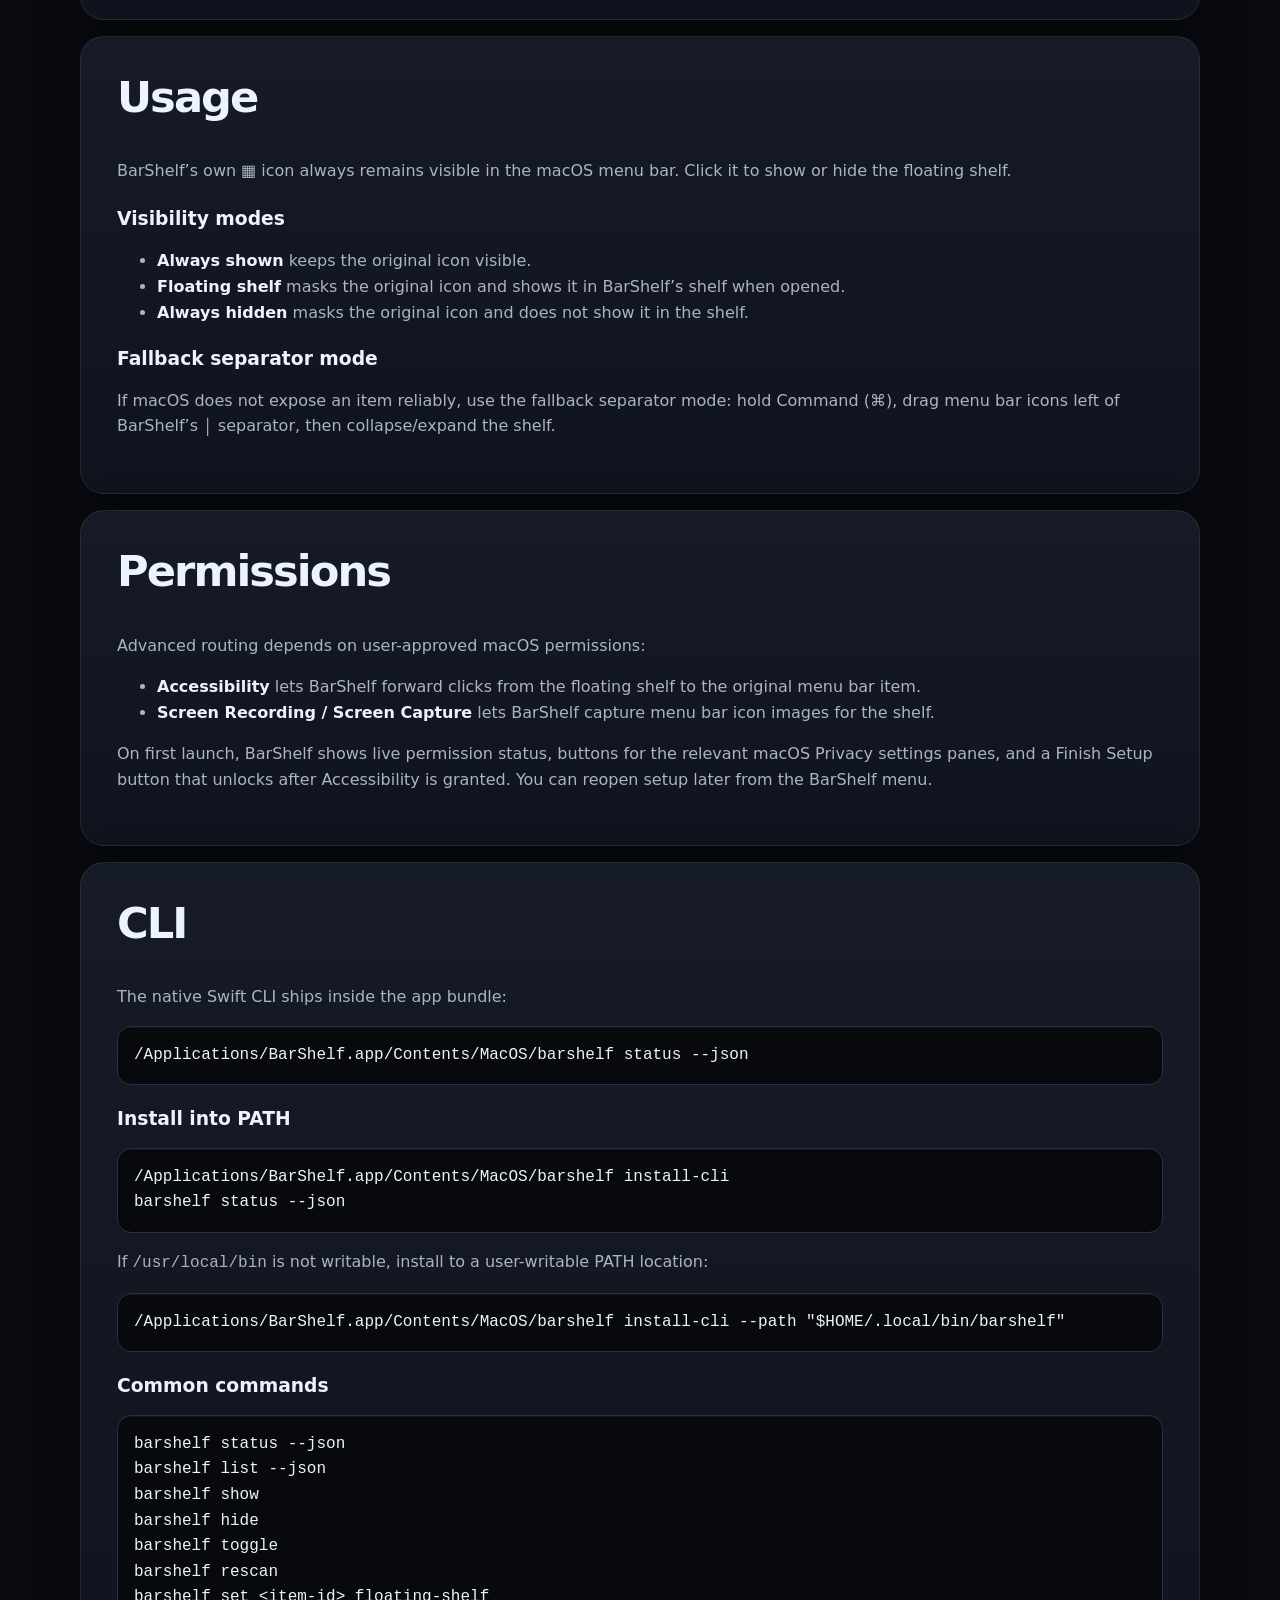
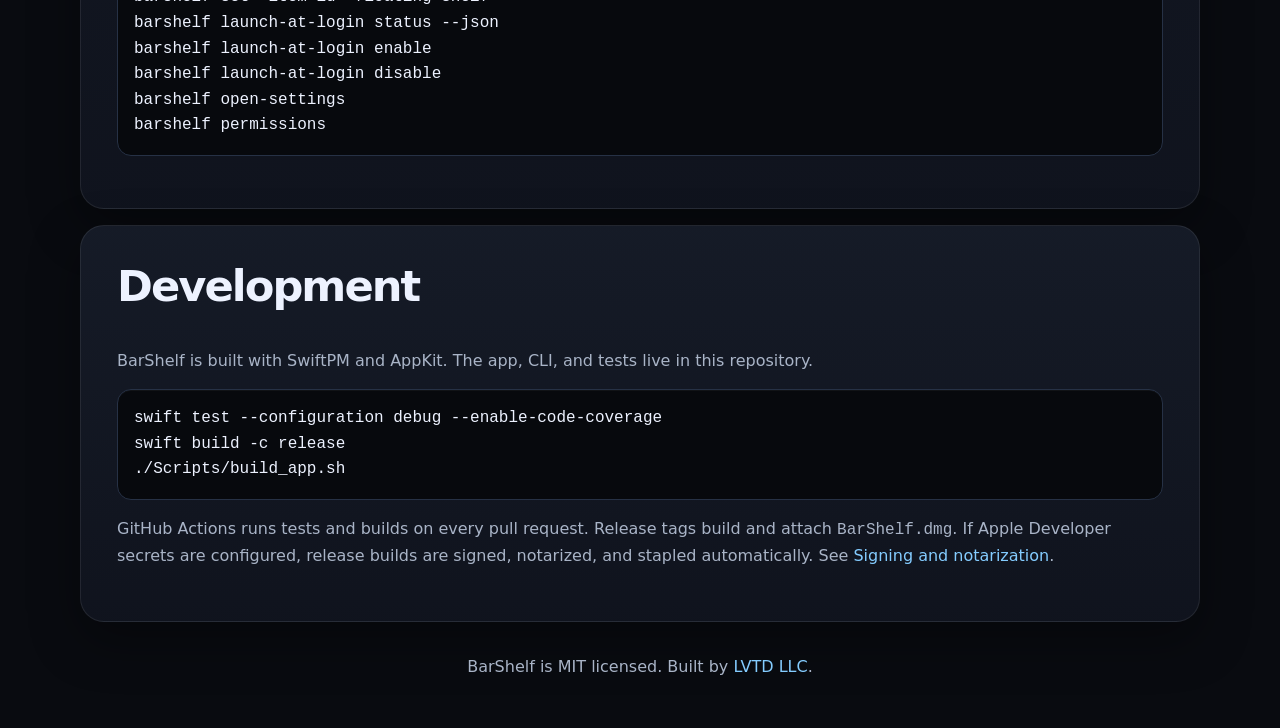
==== commit 932fd8b2: "Add first-run setup flow" ====
--- a/docs/index.html
+++ b/docs/index.html
@@ -58,8 +58,9 @@
         <li>Download <a href="https://github.com/LVTD-LLC/barshelf/releases/latest">BarShelf.dmg from the latest release</a>.</li>
         <li>Drag <strong>BarShelf.app</strong> into Applications.</li>
         <li>Launch BarShelf. Because builds are unsigned until Apple signing secrets are configured, macOS may require right-click → Open the first time.</li>
+        <li>Use the first-run setup window to grant Accessibility permission and choose whether BarShelf should launch at login.</li>
       </ol>
-      <p>After launching, open Settings from the BarShelf menu bar item to configure visibility modes and permissions.</p>
+      <p>BarShelf is a menu bar app, so it does not stay in the Dock. First launch opens a setup window; after setup, use the BarShelf menu bar item to configure visibility modes and permissions.</p>
     </section>
 
     <section id="usage" class="section">
@@ -82,7 +83,7 @@
         <li><strong>Accessibility</strong> lets BarShelf forward clicks from the floating shelf to the original menu bar item.</li>
         <li><strong>Screen Recording / Screen Capture</strong> lets BarShelf capture menu bar icon images for the shelf.</li>
       </ul>
-      <p>Use Settings → Request permissions, then quit and reopen BarShelf after granting them.</p>
+      <p>On first launch, BarShelf shows live permission status, buttons for the relevant macOS Privacy settings panes, and a Finish Setup button that unlocks after Accessibility is granted. You can reopen setup later from the BarShelf menu.</p>
     </section>
 
     <section id="cli" class="section">
